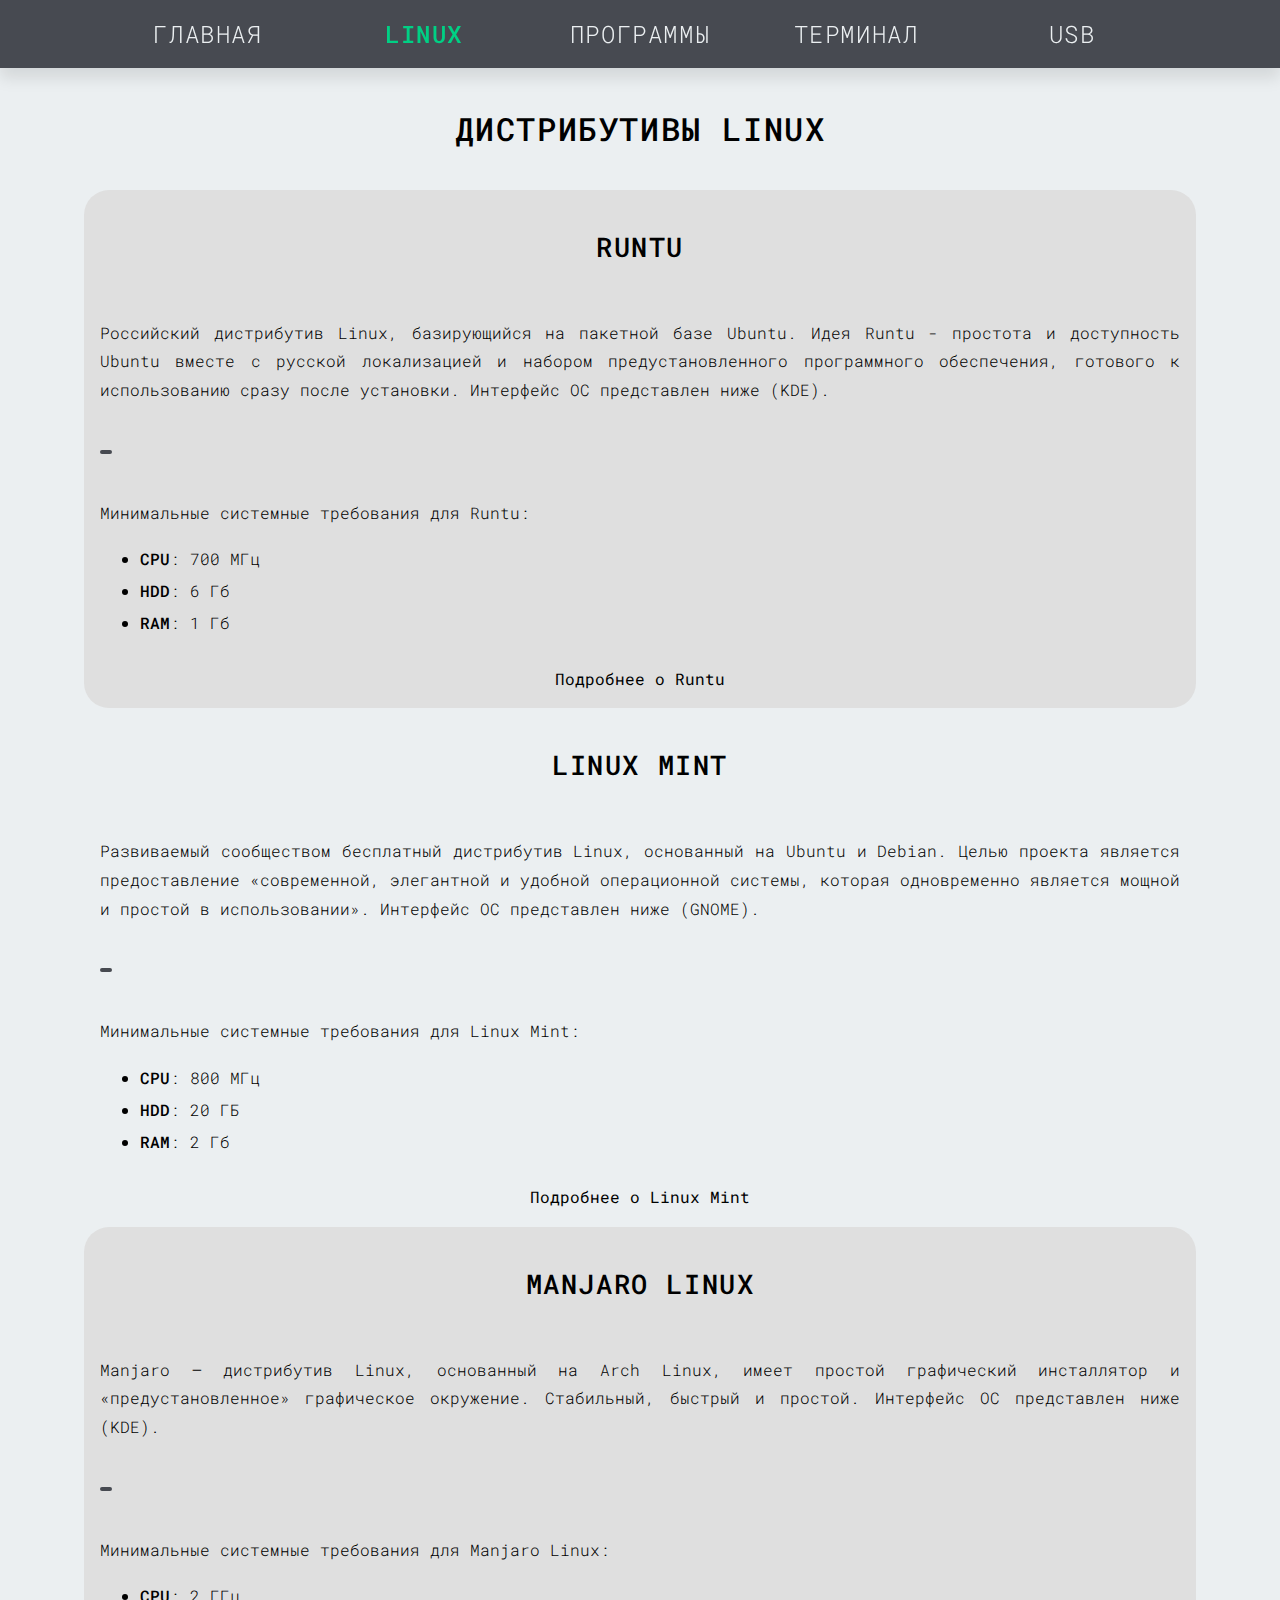
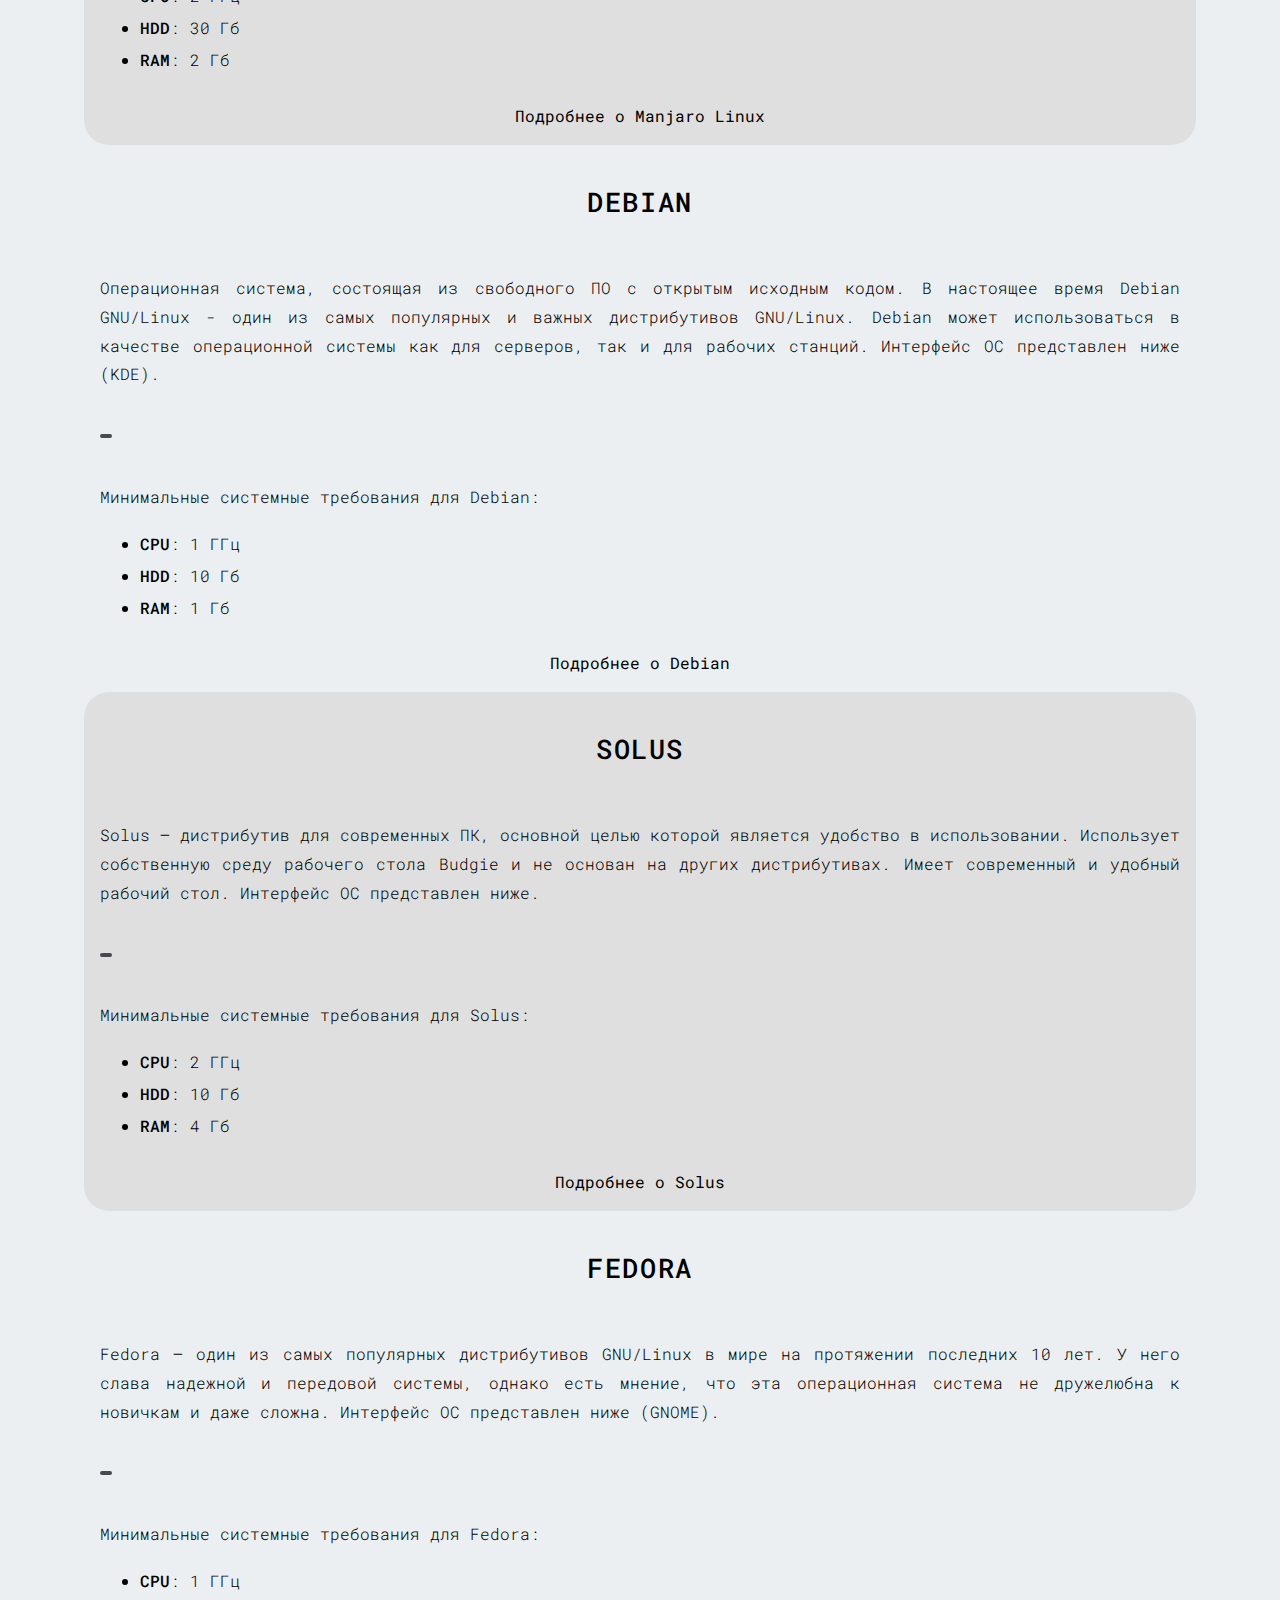
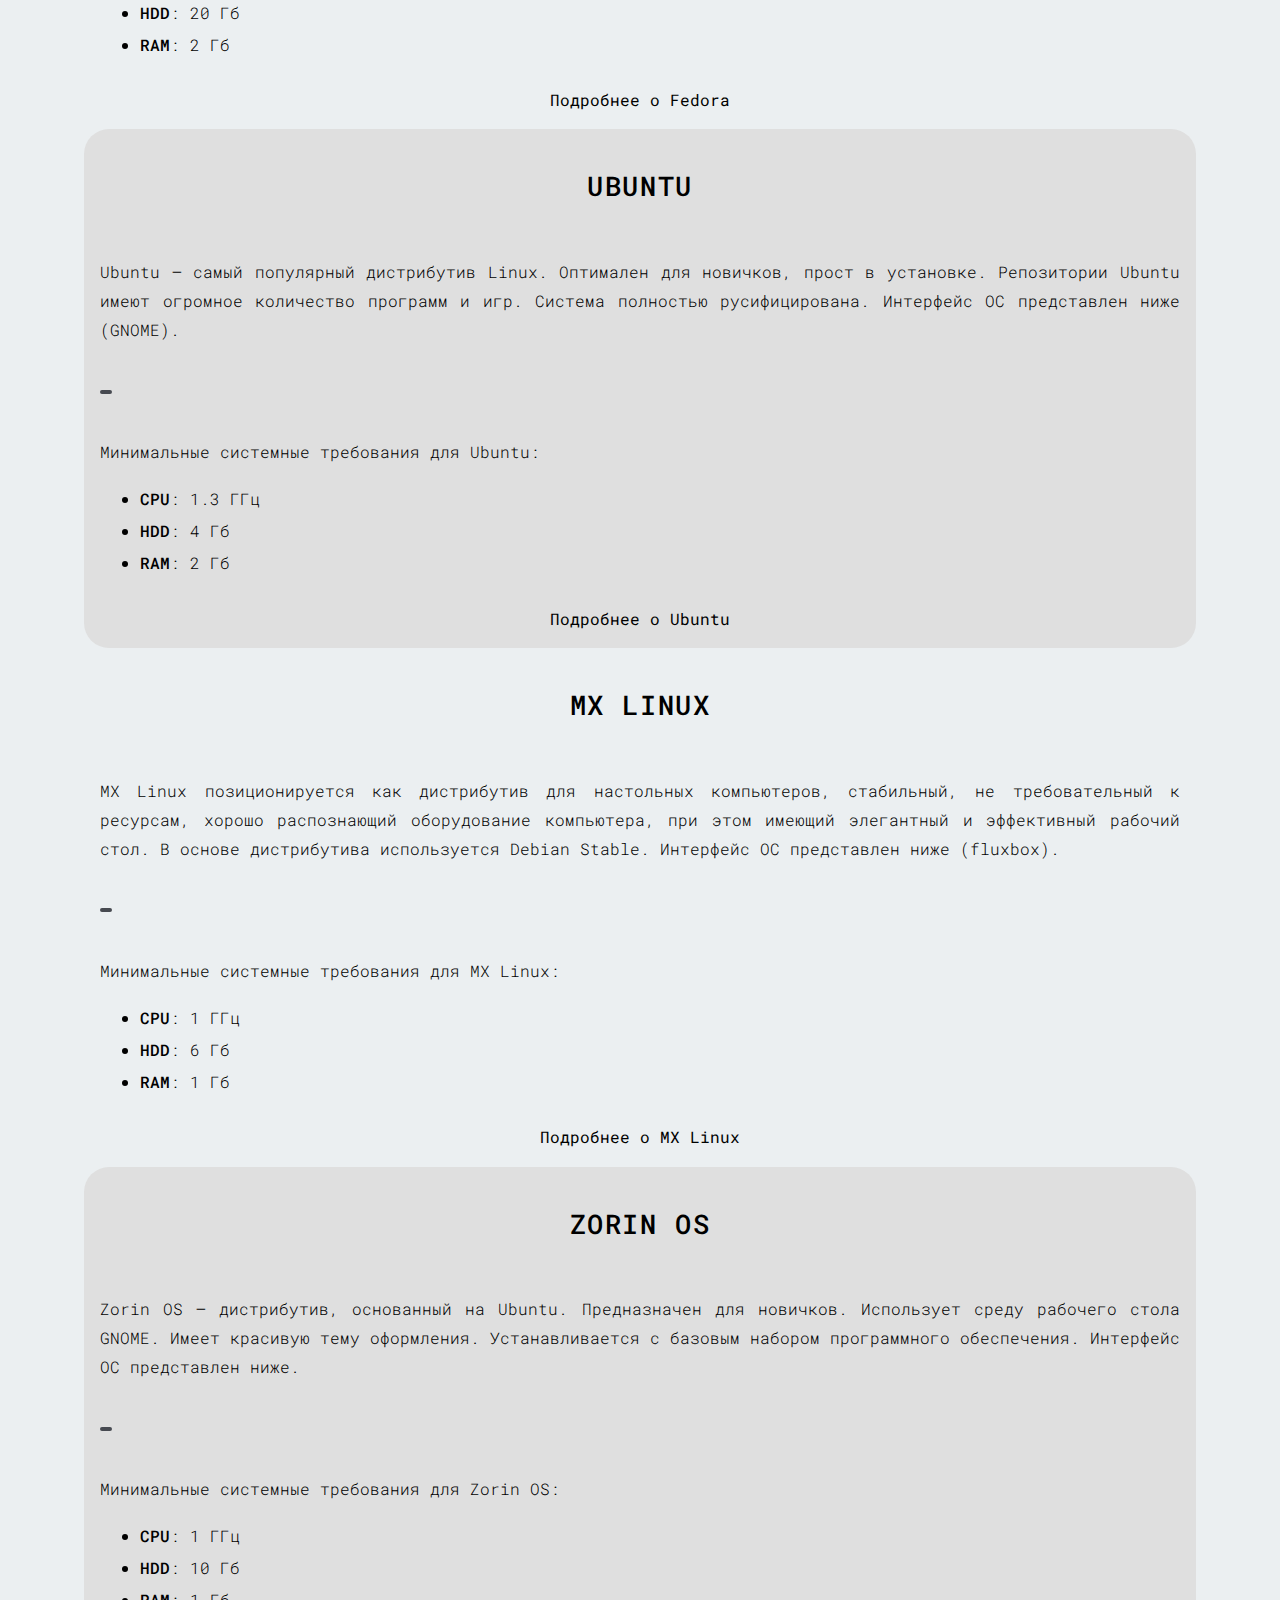
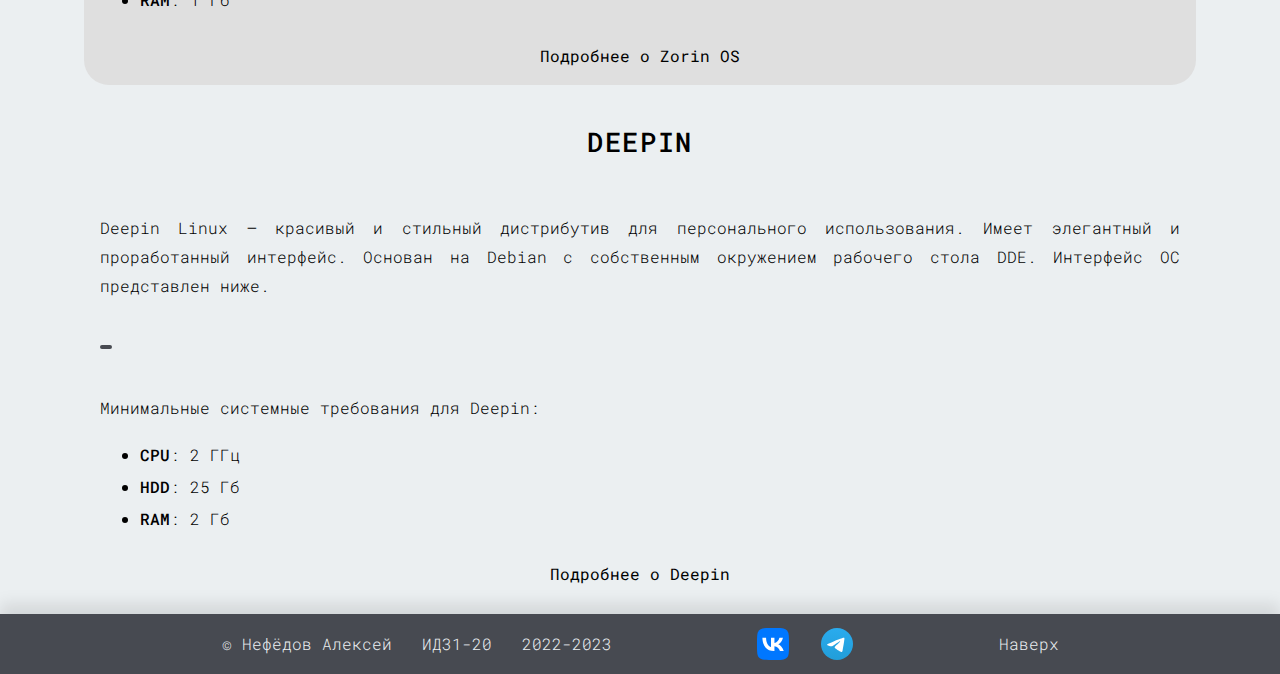
==== linux/index.html @ aba23524 "Add files via upload" ====
<!DOCTYPE html>
<html lang="ru">
<head>
    <meta charset="UTF-8">
    <title>Linux | Linux Helper</title>
    <meta http-equiv="X-UA-Compatible" content="IE=edge">
    <meta name="description" content="">
    <meta name="keywords" content="">
    <meta name="viewport" content="width=1920, initial-scale=1.0">
    <link rel="stylesheet" href="../styles/style.css">
</head>
<body>
    <header>
        <div class="header-content">
            <div class="header-url">
                <a href="../index.html">главная</a>
            </div>
            <div class="header-url">
                <a href="index.html" id="active">linux</a>
            </div>
            <div class="header-url">
                <a href="../soft/index.html">программы</a>
            </div>
            <div class="header-url">
                <a href="../terminal/index.html">терминал</a>
            </div>
            <div class="header-url">
                <a href="../usb/index.html">usb</a>
            </div>
        </div>
    </header>
    
    <main id="top">
        <div class="main-content">
            <div class="main-title">
                <h1>дистрибутивы linux</h1>
            </div>
        </div>

        <div class="main-content" id="block">
            <div class="main-title">
                <h2>Runtu</h2>
            </div>
            
            <div class="main-text">
                <p>
                    Российский дистрибутив Linux, базирующийся на пакетной базе Ubuntu.
                    Идея Runtu - простота и доступность Ubuntu вместе с русской локализацией и набором предустановленного программного обеспечения, готового к использованию сразу после установки. Интерфейс ОС представлен ниже (KDE).
                </p>
                <div class="screen">
                    <a href="../images/linux/runtu/runtu-1.png" target="blank"><img src="../images/linux/runtu/runtu-1.png" alt="" class="preview"></a><a href="../images/linux/runtu/runtu-2.png" target="blank"><img src="../images/linux/runtu/runtu-2.png" alt="" class="preview"></a>
                </div>
                <p>
                    Минимальные системные требования для Runtu:
                </p>
                <ul>
                    <li><b>CPU</b>: 700 МГц</li>
                    <li><b>HDD</b>: 6 Гб</li>
                    <li><b>RAM</b>: 1 Гб</li>
                </ul>
                
                <a href="https://runtu.org/" target="_blank">Подробнее о Runtu</a>
            </div>
        </div>

        <div class="main-content" id="block">
            <div class="main-title">
                <h2>Linux Mint</h2>
            </div>
            
            <div class="main-text">
                <p>
                    Развиваемый сообществом бесплатный дистрибутив Linux, основанный на Ubuntu и Debian.
                    Целью проекта является предоставление «современной, элегантной и удобной операционной системы, которая одновременно является мощной и простой в использовании». Интерфейс ОС представлен ниже (GNOME).
                </p>
                <div class="screen">
                    <a href="../images/linux/linux-mint/mint-1.png" target="blank"><img src="../images/linux/linux-mint/mint-1.png" alt="" class="preview"></a>
                    <a href="../images/linux/linux-mint/mint-2.png" target="blank"><img src="../images/linux/linux-mint/mint-2.png" alt="" class="preview"></a>
                </div>
                <p>
                    Минимальные системные требования для Linux Mint:
                </p>
                <ul>
                    <li><b>CPU</b>: 800 МГц</li>
                    <li><b>HDD</b>: 20 ГБ</li>
                    <li><b>RAM</b>: 2 Гб</li>
                </ul>
                
                <a href="https://linuxmint.com/" target="_blank">Подробнее о Linux Mint</a>
            </div>
        </div>

        <div class="main-content" id="block">
            <div class="main-title">
                <h2>Manjaro Linux</h2>
            </div>

            <div class="main-text">
                <p>
                    Manjaro — дистрибутив Linux, основанный на Arch Linux, имеет простой графический инсталлятор и «предустановленное» графическое окружение.
                    Стабильный, быстрый и простой. Интерфейс ОС представлен ниже (KDE).
                </p>
                <div class="screen">
                    <a href="../images/linux/manjaro/manjaro-1.png" target="blank"><img src="../images/linux/manjaro/manjaro-1.png" alt="" class="preview"></a>
                    <a href="../images/linux/manjaro/manjaro-2.png" target="blank"><img src="../images/linux/manjaro/manjaro-2.png" alt="" class="preview"></a>
                </div>
                <p>
                    Минимальные системные требования для Manjaro Linux:
                </p>
                <ul>
                    <li><b>CPU</b>: 2 ГГц</li>
                    <li><b>HDD</b>: 30 Гб</li>
                    <li><b>RAM</b>: 2 Гб</li>
                </ul>
                
                <a href="https://manjaro.org/" target="_blank">Подробнее о Manjaro Linux</a>
            </div>
        </div>

        <div class="main-content" id="block">
            <div class="main-title">
                <h2>Debian</h2>
            </div>

            <div class="main-text">
                <p>
                    Операционная система, состоящая из свободного ПО с открытым исходным кодом.
                    В настоящее время Debian GNU/Linux - один из самых популярных и важных дистрибутивов GNU/Linux.
                    Debian может использоваться в качестве операционной системы как для серверов, так и для рабочих станций. Интерфейс ОС представлен ниже (KDE).
                </p>
                <div class="screen">
                    <a href="../images/linux/debian/debian-1.png" target="blank"><img src="../images/linux/debian/debian-1.png" alt="" class="preview"></a>
                    <a href="../images/linux/debian/debian-2.png" target="blank"><img src="../images/linux/debian/debian-2.png" alt="" class="preview"></a>
                </div>
                <p>
                    Минимальные системные требования для Debian:
                </p>
                <ul>
                    <li><b>CPU</b>: 1 ГГц</li>
                    <li><b>HDD</b>: 10 Гб</li>
                    <li><b>RAM</b>: 1 Гб</li>
                </ul>
                
                <a href="https://www.debian.org/" target="_blank">Подробнее о Debian</a>
            </div>
        </div>

        <div class="main-content" id="block">
            <div class="main-title">
                <h2>Solus</h2>
            </div>

            <div class="main-text">
                <p>
                    Solus — дистрибутив для современных ПК, основной целью которой является удобство в использовании.
                    Использует собственную среду рабочего стола Budgie и не основан на других дистрибутивах.
                    Имеет современный и удобный рабочий стол. Интерфейс ОС представлен ниже.
                </p>
                <div class="screen">
                    <a href="../images/linux/solus/solus-1.png" target="_blank"><img src="../images/linux/solus/solus-1.png" alt="" class="preview"></a>
                    <a href="../images/linux/solus/solus-2.png" target="_blank"><img src="../images/linux/solus/solus-2.png" alt="" class="preview"></a>
                </div>        
                <p>
                    Минимальные системные требования для Solus:
                </p>
                <ul>
                    <li><b>CPU</b>: 2 ГГц</li>
                    <li><b>HDD</b>: 10 Гб</li>
                    <li><b>RAM</b>: 4 Гб</li>
                </ul>
                
                <a href="https://getsol.us/home/" target="_blank">Подробнее о Solus</a>
            </div>
        </div>

        <div class="main-content" id="block">
            <div class="main-title">
                <h2>Fedora</h2>
            </div>

            <div class="main-text">
                <p>
                    Fedora — один из самых популярных дистрибутивов GNU/Linux в мире на протяжении последних 10 лет.
                    У него слава надежной и передовой системы, однако есть мнение, что эта операционная система не дружелюбна к новичкам и даже сложна. Интерфейс ОС представлен ниже (GNOME).
                </p>
                <div class="screen">
                    <a href="../images/linux/fedora/fedora-1.png" target="_blank"><img src="../images/linux/fedora/fedora-1.png" alt="" class="preview"></a>
                    <a href="../images/linux/fedora/fedora-2.png" target="_blank"><img src="../images/linux/fedora/fedora-2.png" alt="" class="preview"></a>
                </div>        
                <p>
                    Минимальные системные требования для Fedora:
                </p>
                <ul>
                    <li><b>CPU</b>: 1 ГГц</li>
                    <li><b>HDD</b>: 20 Гб</li>
                    <li><b>RAM</b>: 2 Гб</li>
                </ul>
                
                <a href="https://getfedora.org/" target="_blank">Подробнее о Fedora</a>
            </div>
        </div>

        <div class="main-content" id="block">
            <div class="main-title">
                <h2>Ubuntu</h2>
            </div>

            <div class="main-text">
                <p>
                    Ubuntu — самый популярный дистрибутив Linux.
                    Оптимален для новичков, прост в установке.
                    Репозитории Ubuntu имеют огромное количество программ и игр.
                    Система полностью русифицирована. Интерфейс ОС представлен ниже (GNOME).
                </p>
                <div class="screen">
                    <a href="../images/linux/ubuntu/ubuntu-1.png" target="_blank"><img src="../images/linux/ubuntu/ubuntu-1.png" alt="" class="preview"></a>
                    <a href="../images/linux/ubuntu/ubuntu-2.png" target="_blank"><img src="../images/linux/ubuntu/ubuntu-2.png" alt="" class="preview"></a>
                </div>        
                <p>
                    Минимальные системные требования для Ubuntu:
                </p>
                <ul>
                    <li><b>CPU</b>: 1.3 ГГц</li>
                    <li><b>HDD</b>: 4 Гб</li>
                    <li><b>RAM</b>: 2 Гб</li>
                </ul>
                
                <a href="https://ubuntu.com/" target="_blank">Подробнее о Ubuntu</a>
            </div>
        </div>

        <div class="main-content" id="block">
            <div class="main-title">
                <h2>MX Linux</h2>
            </div>

            <div class="main-text">
                <p>
                    MX Linux позиционируется как дистрибутив для настольных компьютеров, стабильный, не требовательный к ресурсам, хорошо распознающий оборудование компьютера, при этом имеющий элегантный и эффективный рабочий стол.
                    В основе дистрибутива используется Debian Stable. Интерфейс ОС представлен ниже (fluxbox).
                </p>
                <div class="screen">
                    <a href="../images/linux/mx/mx-linux-1.png" target="_blank"><img src="../images/linux/mx/mx-linux-1.png" alt="" class="preview"></a>
                    <a href="../images/linux/mx/mx-linux-2.png" target="_blank"><img src="../images/linux/mx/mx-linux-2.png" alt="" class="preview"></a>
                </div>        
                <p>
                    Минимальные системные требования для MX Linux:
                </p>
                <ul>
                    <li><b>CPU</b>: 1 ГГц</li>
                    <li><b>HDD</b>: 6 Гб</li>
                    <li><b>RAM</b>: 1 Гб</li>
                </ul>
                
                <a href="https://sourceforge.net/projects/mx-linux/" target="_blank">Подробнее о MX Linux</a>
            </div>
        </div>

        <div class="main-content" id="block">
            <div class="main-title">
                <h2>Zorin OS</h2>
            </div>

            <div class="main-text">
                <p>
                    Zorin OS — дистрибутив, основанный на Ubuntu.
                    Предназначен для новичков.
                    Использует среду рабочего стола GNOME.
                    Имеет красивую тему оформления.
                    Устанавливается с базовым набором программного обеспечения. Интерфейс ОС представлен ниже.
                </p>
                
                <div class="screen">
                    <a href="../images/linux/zorin/zorin-os-1.png" target="_blank"><img src="../images/linux/zorin/zorin-os-1.png" alt="" class="preview"></a>
                    <a href="../images/linux/zorin/zorin-os-2.png" target="_blank"><img src="../images/linux/zorin/zorin-os-2.png" alt="" class="preview"></a>
                </div>        
                <p>
                    Минимальные системные требования для Zorin OS:
                </p>
                <ul>
                    <li><b>CPU</b>: 1 ГГц</li>
                    <li><b>HDD</b>: 10 Гб</li>
                    <li><b>RAM</b>: 1 Гб</li>
                </ul>
                
                <a href="https://zorin.com/" target="_blank">Подробнее о Zorin OS</a>
            </div>
        </div>

        <div class="main-content" id="block">
            <div class="main-title">
                <h2>Deepin</h2>
            </div>

            <div class="main-text">
                <p>
                    Deepin Linux — красивый и стильный дистрибутив для персонального использования.
                    Имеет элегантный и проработанный интерфейс.
                    Основан на Debian с собственным окружением рабочего стола DDE. Интерфейс ОС представлен ниже.
                </p>
                <div class="screen">
                    <a href="../images/linux/deepin/deepin-1.png" target="_blank"><img src="../images/linux/deepin/deepin-1.png" alt="" class="preview"></a>
                    <a href="../images/linux/deepin/deepin-2.png" target="_blank"><img src="../images/linux/deepin/deepin-2.png" alt="" class="preview"></a>
                </div>        
                <p>
                    Минимальные системные требования для Deepin:
                </p>
                <ul>
                    <li><b>CPU</b>: 2 ГГц</li>
                    <li><b>HDD</b>: 25 Гб</li>
                    <li><b>RAM</b>: 2 Гб</li>
                </ul>
                
                <a href="https://www.deepin.org/index/en" target="_blank">Подробнее о Deepin</a>
            </div>
        </div>
    </main>

    <footer>
        <div class="footer-content">
            <div class="footer-copyright">
                <p>
                    &copy; Нефёдов Алексей &emsp; ИД31-20 &emsp; 2022-2023
                </p>
            </div>
            
            <div class="footer-social">
                <div class="footer-social-item">
                    <a href="https:/vk.com/diasvixub" target="_blank"><img src="../images/vk.svg" title="VK" class="social"></a>
                </div>
                
                <div class="footer-social-item">
                    <a href="https:/t.me/diaslol" target="_blank"><img src="../images/telegram.svg" title="TELEGRAM" class="social"></a>
                </div>
            </div>
            <a href="#top">Наверх</a>
        </div>
    </footer>
</body>
</html>
---- styles/style.css ----
@import url('https://fonts.googleapis.com/css2?family=Roboto+Mono:wght@300;400;500&display=swap');

html {
    font-size: 16px;
}

/** 
#63D471 - основной цвет текста
#0F3F49 - основной цвет фона
**/

* {
    font-family: 'Roboto Mono', monospace;
    color: #000;
    text-decoration: none;
    line-height: 1.8em;
}

h1, h2, h3, h4 {
    text-align: center;
    text-transform: uppercase;
    letter-spacing: .1rem;
    font-weight: 500;
    margin: 0;
}

h1 {
    font-size: 2rem;
    padding: 2rem 0;
}

h2 {
    font-size: 1.7rem;
    padding: 2rem 0;
}

h3 {
    font-size: 1.4rem;
}

body {
    background-color: #474A51;
    margin: 0;
    font-weight: 300;
}

header, footer, main {
    width: 100%;
    height: auto;
}

.header-content, .main-content, .footer-content {
    display: flex;
    flex-direction: row;
    justify-content: space-evenly;
    width: 1080px;
    margin: auto;
    padding: 0 1rem;
    align-items: center;
}

header {
    position: fixed;
    top: 0;
    box-shadow: 0px 10px 15px 0px rgba(0, 0, 0, 0.1);
    background-color: #474A51;
    z-index: 9999;
}

main {
    padding: 68px 0 10px 0;
    background-color: #ebeff1;
}

footer {
    box-shadow: 0px -10px 15px 0px rgba(0, 0, 0, 0.1);
}

p {
    text-align: justify;
    margin: 1rem 0;
    font-weight: 300;
}

b {
    font-weight: 500;
}

ul, ol {
    margin: .8rem 0;
}

li {
    line-height: 2em;
}

tt {
    background-color: lightgray;
    padding: 5px 10px;
    border-radius: 10px;
    font-weight: 500;
}

.header-url {
    display: block;
    width: 216px;
    padding: 1rem;
    text-align: center;
}

.header-url > a {
    text-transform: uppercase;
    font-size: 1.5rem;
    letter-spacing: .1rem;
    padding: 1rem;
    line-height: 1.5em;
    margin: 0;
    color: #ebeff1;
}

.footer-content > a {
    color: #ebeff1;
}

a {
    transition: all .2s ease;
    padding: .8rem 0;
    color: #000;
}

a:hover {
    color: #00d084;
}

.main-text {
    padding-bottom: .1rem;
}

.main-text > a {
    display: block;
    text-align: center;
    font-weight: 400;
}    

.main-text > ol {
    display: block;
    padding: 1rem 10px;
    margin-left: 1.5rem;
    border-radius: 10px;
    font-weight: 500;
    text-align: left;
}    

.main-content {
    display: block;
    border-radius: 25px;
}

#block:nth-child(even) {
    background-color: #DFDFDF;
}

/**
#block {
    border-top: 5px solid #000;
    margin: 1rem auto;
}**/

.soft-tile {
    display: flex;
    flex-direction: row;
    align-items: center;
    margin: 1rem 0;
}

.soft-tile > p {
    width: 90%;
}

.footer-social {
    display: flex;
    flex-direction: row;
    justify-content: center;
    align-items: center;
    width: 144px;
    margin: .8rem 0;
}

.footer-social-item {
    display: block;
    height: auto;
    margin: 0 1rem;
}

.footer-copyright > p {
    color: #ebeff1;
}

img {
    display: block;
    margin: auto;
}

.social {
    width: 32px;
}

.screen {
    display: flex;
    flex-direction: row;
}

.preview {
    width: 90%;
    border-radius: 10px;
    margin: 1rem auto;
    transition: 1s ease;
    border: 2px solid #474A51;
    z-index: 1;
}

.preview:hover {
    transform: scale(1.5);
}

.soft-icon {
    width: 10%;
    margin-right: 1.5rem;
}

.terminal {
    margin-bottom: 1.8rem 0;
}

#active {
    color: #00d084;
    font-weight: 500;
}
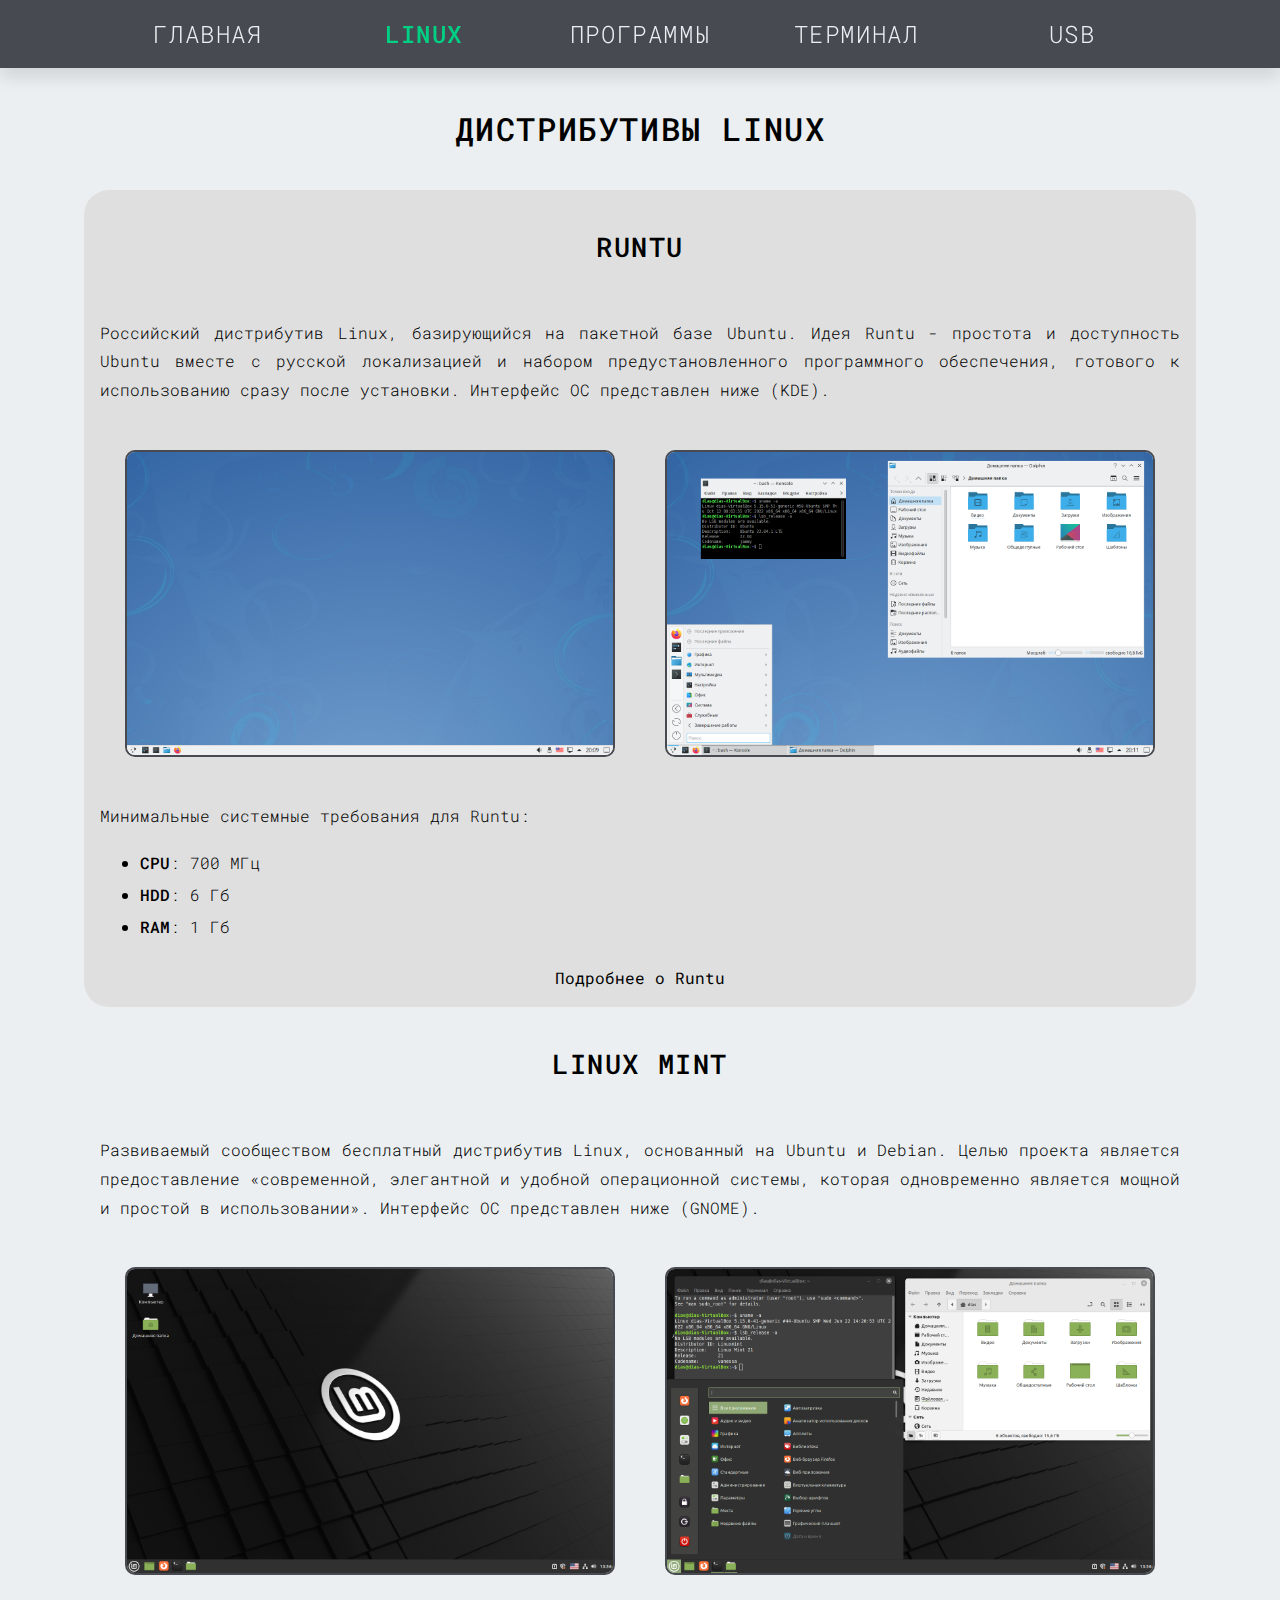
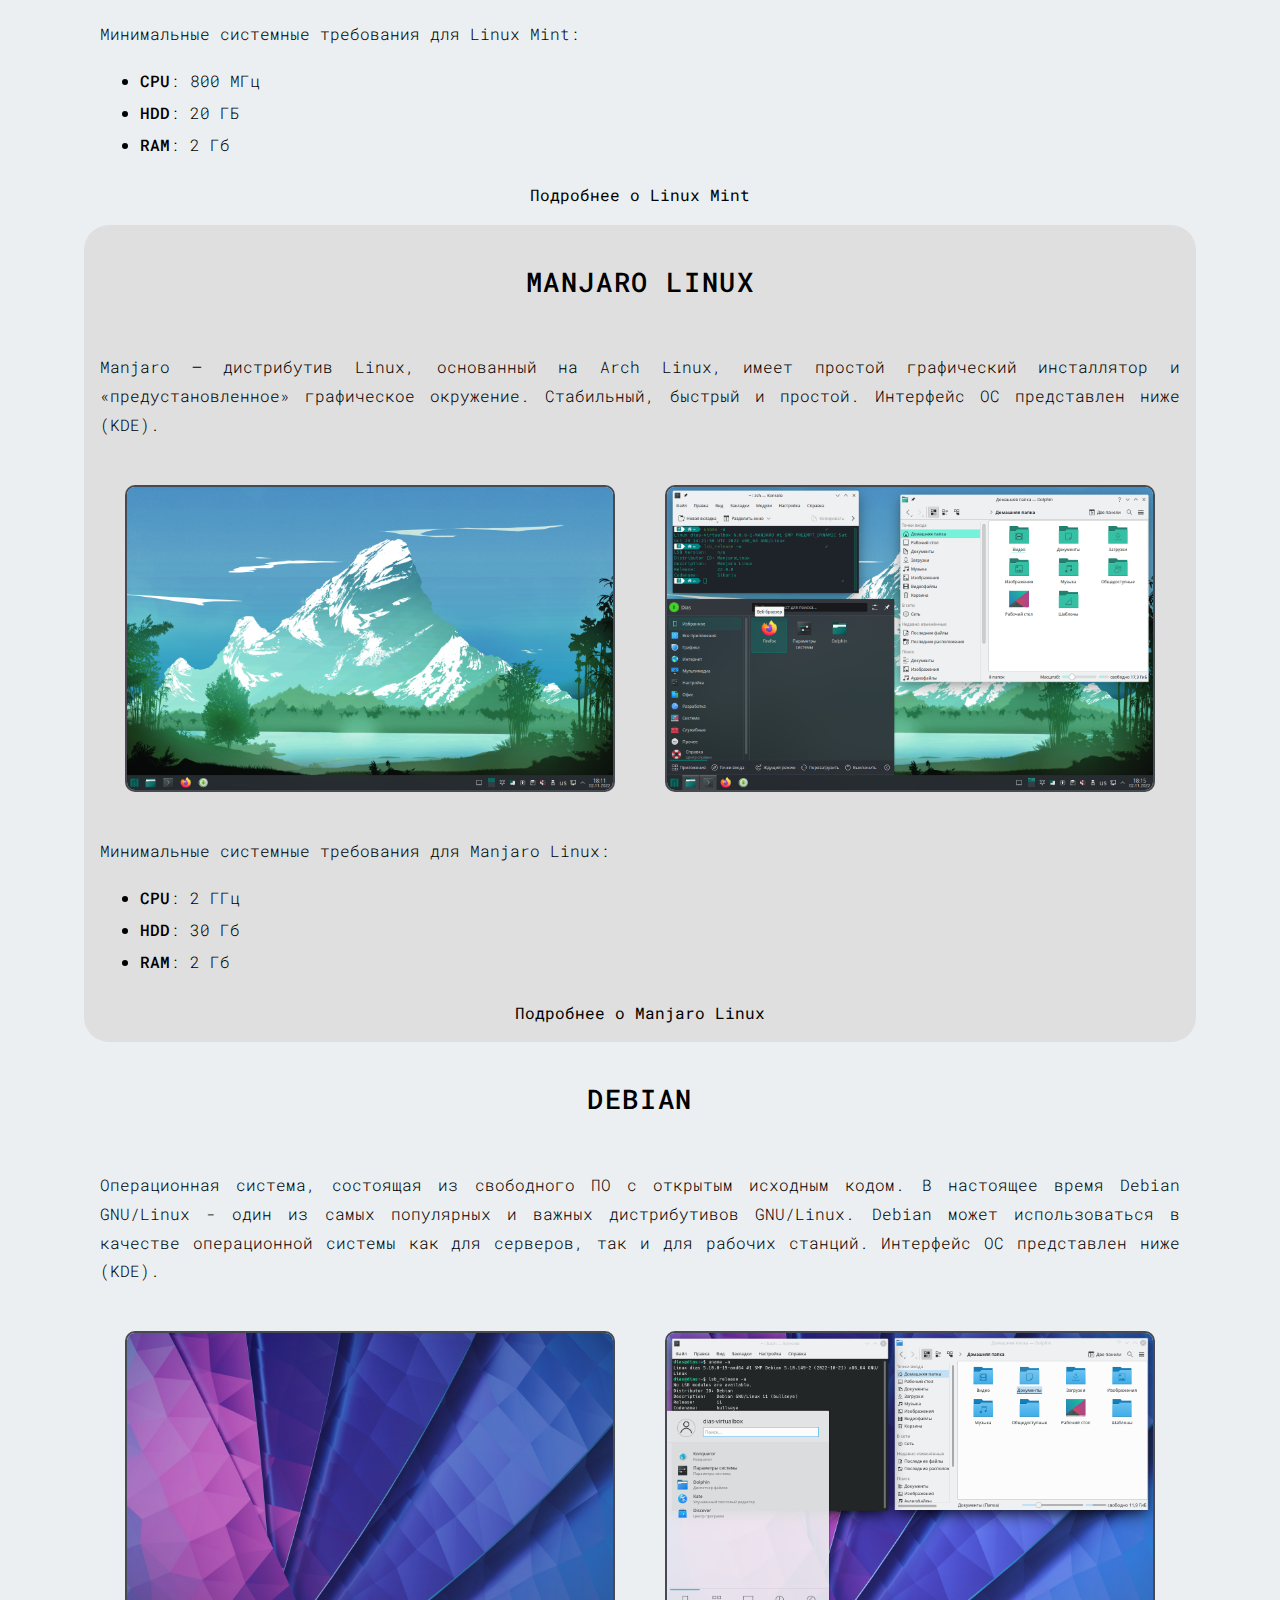
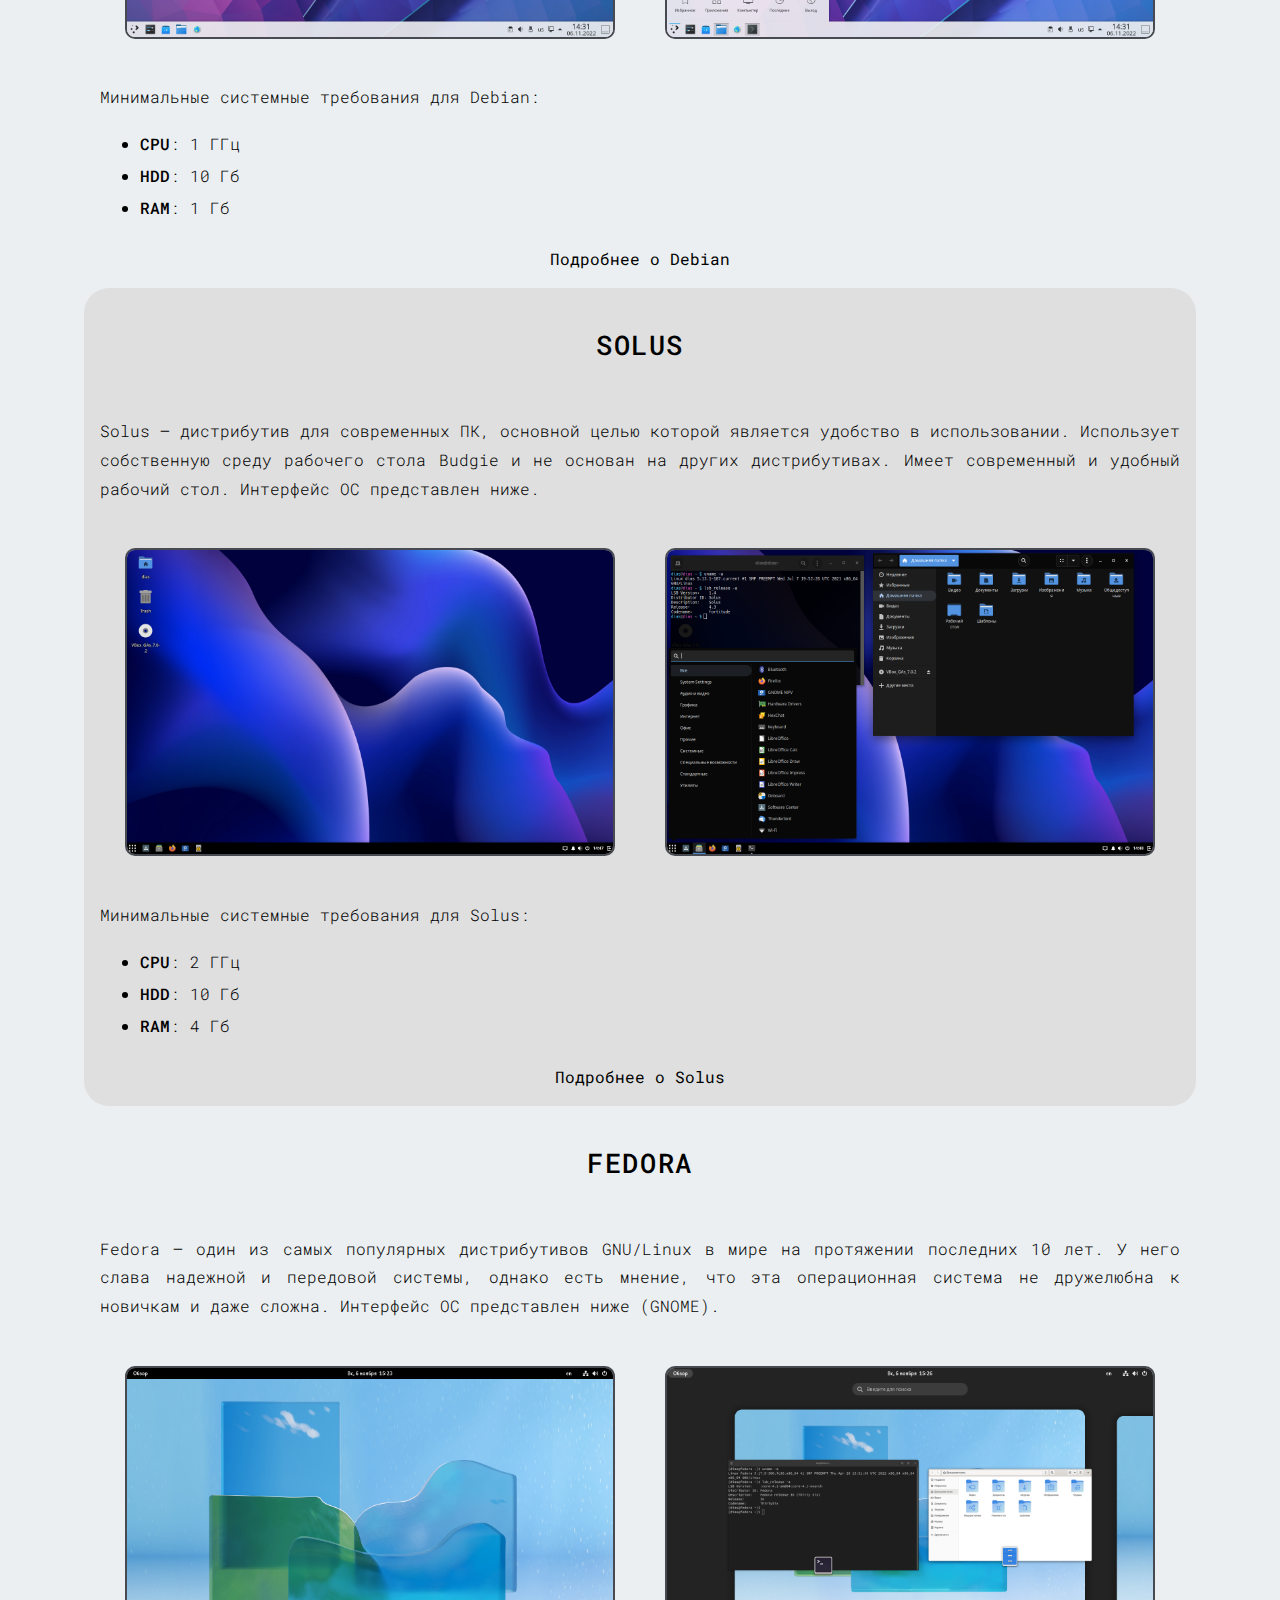
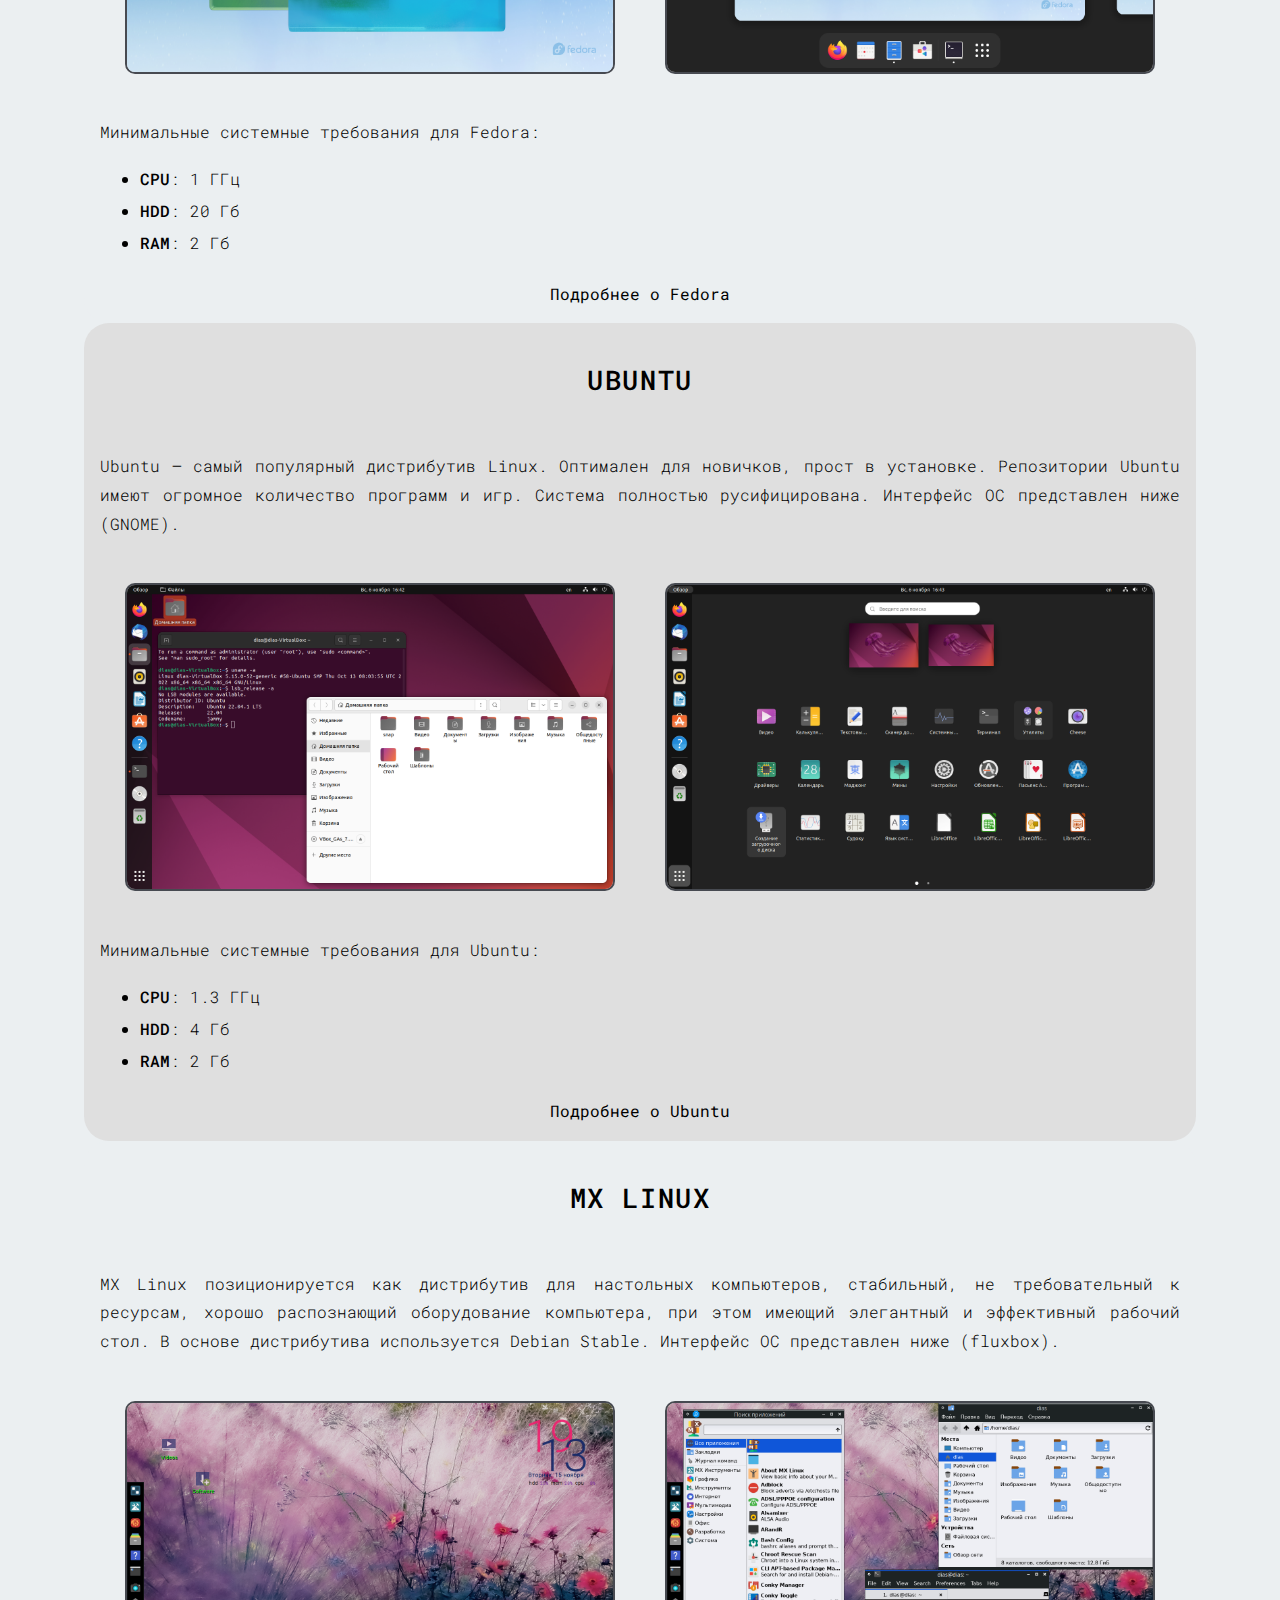
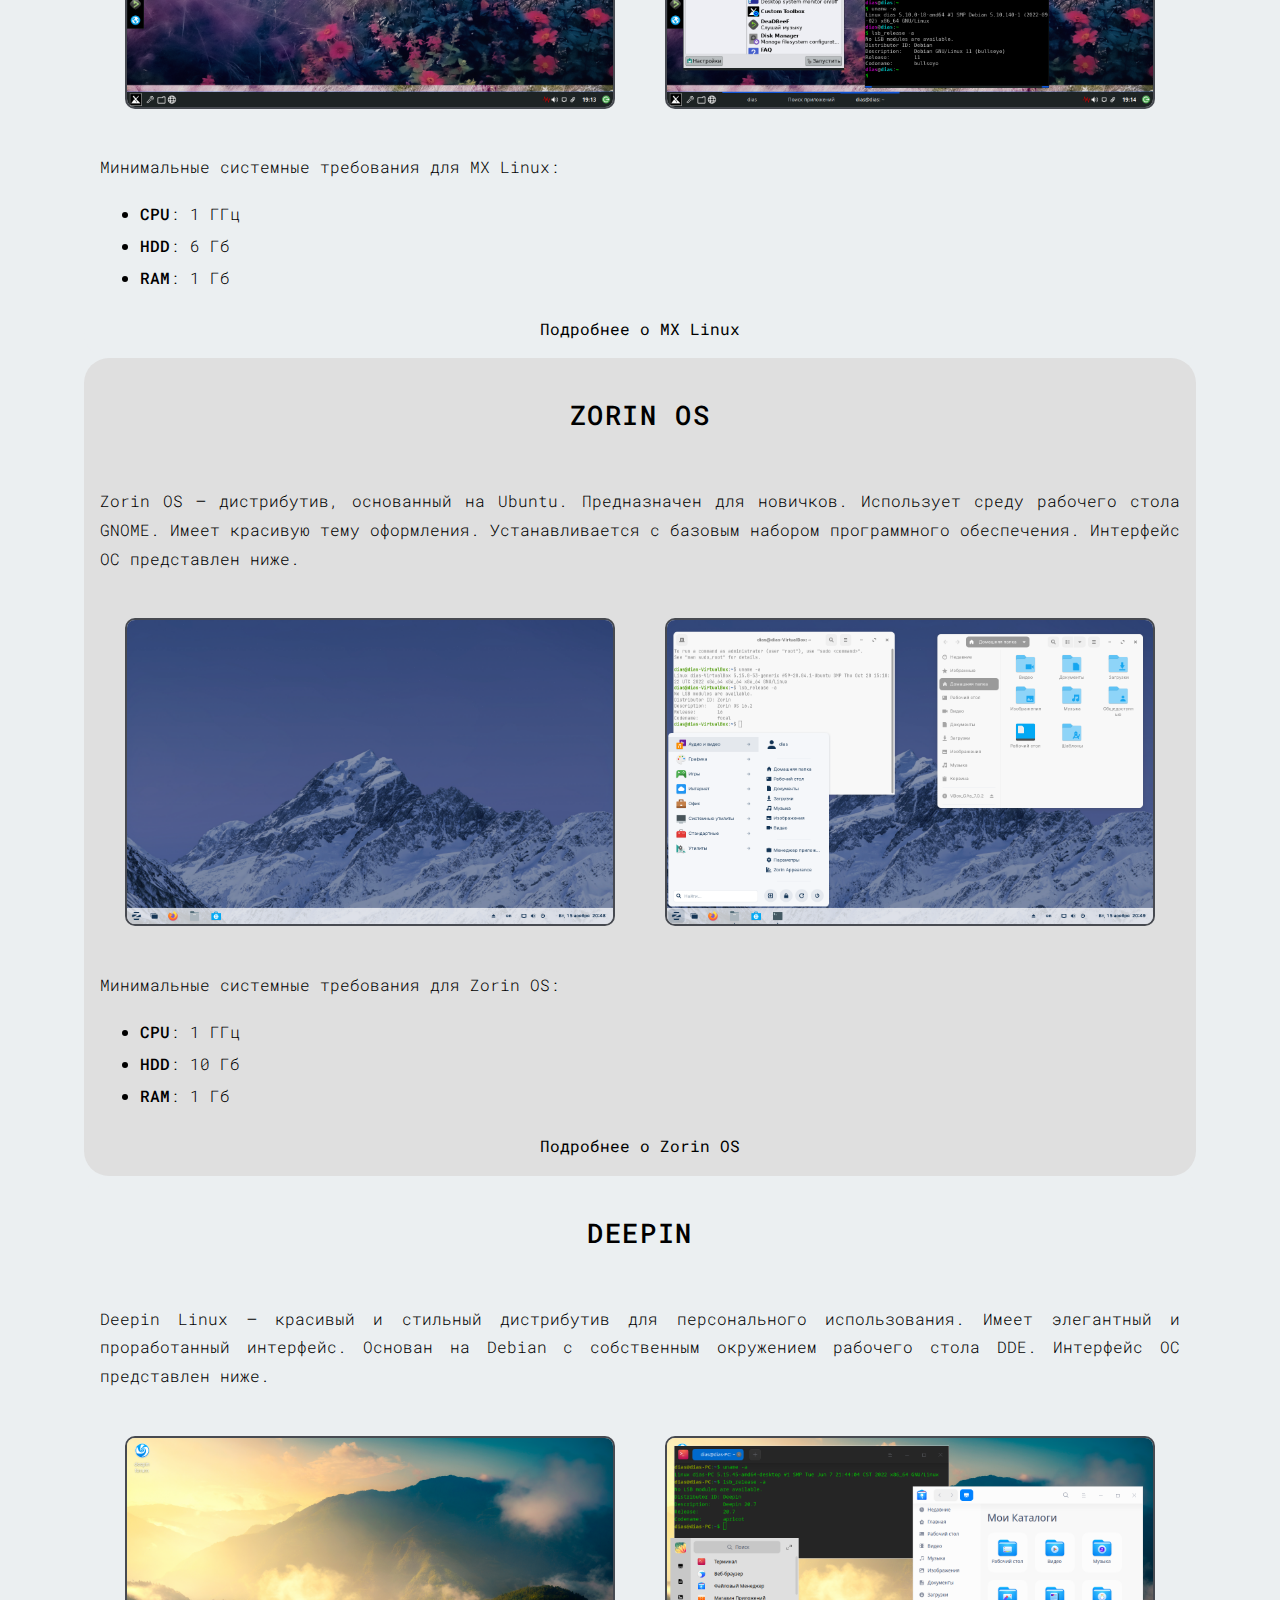
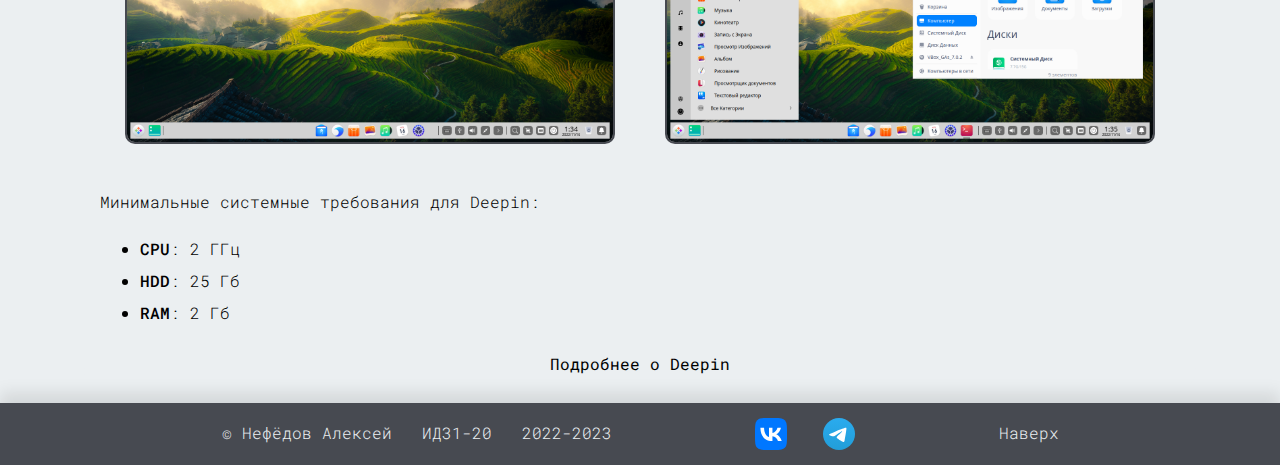
==== commit 7a9f1025: "Add files via upload" ====
--- a/linux/index.html
+++ b/linux/index.html
@@ -6,8 +6,9 @@
     <meta http-equiv="X-UA-Compatible" content="IE=edge">
     <meta name="description" content="">
     <meta name="keywords" content="">
-    <meta name="viewport" content="width=1920, initial-scale=1.0">
+    <meta name="viewport" content="width=device-width, initial-scale=1">
     <link rel="stylesheet" href="../styles/style.css">
+    <link rel="icon" type="image/x-icon" href="../images/favicon.png">
 </head>
 <body>
     <header>
@@ -48,7 +49,7 @@
                     Идея Runtu - простота и доступность Ubuntu вместе с русской локализацией и набором предустановленного программного обеспечения, готового к использованию сразу после установки. Интерфейс ОС представлен ниже (KDE).
                 </p>
                 <div class="screen">
-                    <a href="../images/linux/runtu/runtu-1.png" target="blank"><img src="../images/linux/runtu/runtu-1.png" alt="" class="preview"></a><a href="../images/linux/runtu/runtu-2.png" target="blank"><img src="../images/linux/runtu/runtu-2.png" alt="" class="preview"></a>
+                    <a href="../images/linux/runtu/runtu-1.png" target="blank"><img src="../images/linux/runtu/runtu-1.png" class="preview"></a><a href="../images/linux/runtu/runtu-2.png" target="blank"><img src="../images/linux/runtu/runtu-2.png" class="preview"></a>
                 </div>
                 <p>
                     Минимальные системные требования для Runtu:
@@ -63,7 +64,7 @@
             </div>
         </div>
 
-        <div class="main-content" id="block">
+        <div class="main-content">
             <div class="main-title">
                 <h2>Linux Mint</h2>
             </div>
@@ -74,8 +75,8 @@
                     Целью проекта является предоставление «современной, элегантной и удобной операционной системы, которая одновременно является мощной и простой в использовании». Интерфейс ОС представлен ниже (GNOME).
                 </p>
                 <div class="screen">
-                    <a href="../images/linux/linux-mint/mint-1.png" target="blank"><img src="../images/linux/linux-mint/mint-1.png" alt="" class="preview"></a>
-                    <a href="../images/linux/linux-mint/mint-2.png" target="blank"><img src="../images/linux/linux-mint/mint-2.png" alt="" class="preview"></a>
+                    <a href="../images/linux/linux-mint/mint-1.png" target="blank"><img src="../images/linux/linux-mint/mint-1.png" class="preview"></a>
+                    <a href="../images/linux/linux-mint/mint-2.png" target="blank"><img src="../images/linux/linux-mint/mint-2.png" class="preview"></a>
                 </div>
                 <p>
                     Минимальные системные требования для Linux Mint:
@@ -101,8 +102,8 @@
                     Стабильный, быстрый и простой. Интерфейс ОС представлен ниже (KDE).
                 </p>
                 <div class="screen">
-                    <a href="../images/linux/manjaro/manjaro-1.png" target="blank"><img src="../images/linux/manjaro/manjaro-1.png" alt="" class="preview"></a>
-                    <a href="../images/linux/manjaro/manjaro-2.png" target="blank"><img src="../images/linux/manjaro/manjaro-2.png" alt="" class="preview"></a>
+                    <a href="../images/linux/manjaro/manjaro-1.png" target="blank"><img src="../images/linux/manjaro/manjaro-1.png" class="preview"></a>
+                    <a href="../images/linux/manjaro/manjaro-2.png" target="blank"><img src="../images/linux/manjaro/manjaro-2.png" class="preview"></a>
                 </div>
                 <p>
                     Минимальные системные требования для Manjaro Linux:
@@ -117,7 +118,7 @@
             </div>
         </div>
 
-        <div class="main-content" id="block">
+        <div class="main-content">
             <div class="main-title">
                 <h2>Debian</h2>
             </div>
@@ -129,8 +130,8 @@
                     Debian может использоваться в качестве операционной системы как для серверов, так и для рабочих станций. Интерфейс ОС представлен ниже (KDE).
                 </p>
                 <div class="screen">
-                    <a href="../images/linux/debian/debian-1.png" target="blank"><img src="../images/linux/debian/debian-1.png" alt="" class="preview"></a>
-                    <a href="../images/linux/debian/debian-2.png" target="blank"><img src="../images/linux/debian/debian-2.png" alt="" class="preview"></a>
+                    <a href="../images/linux/debian/debian-1.png" target="blank"><img src="../images/linux/debian/debian-1.png" class="preview"></a>
+                    <a href="../images/linux/debian/debian-2.png" target="blank"><img src="../images/linux/debian/debian-2.png" class="preview"></a>
                 </div>
                 <p>
                     Минимальные системные требования для Debian:
@@ -157,8 +158,8 @@
                     Имеет современный и удобный рабочий стол. Интерфейс ОС представлен ниже.
                 </p>
                 <div class="screen">
-                    <a href="../images/linux/solus/solus-1.png" target="_blank"><img src="../images/linux/solus/solus-1.png" alt="" class="preview"></a>
-                    <a href="../images/linux/solus/solus-2.png" target="_blank"><img src="../images/linux/solus/solus-2.png" alt="" class="preview"></a>
+                    <a href="../images/linux/solus/solus-1.png" target="_blank"><img src="../images/linux/solus/solus-1.png" class="preview"></a>
+                    <a href="../images/linux/solus/solus-2.png" target="_blank"><img src="../images/linux/solus/solus-2.png" class="preview"></a>
                 </div>        
                 <p>
                     Минимальные системные требования для Solus:
@@ -173,7 +174,7 @@
             </div>
         </div>
 
-        <div class="main-content" id="block">
+        <div class="main-content">
             <div class="main-title">
                 <h2>Fedora</h2>
             </div>
@@ -184,8 +185,8 @@
                     У него слава надежной и передовой системы, однако есть мнение, что эта операционная система не дружелюбна к новичкам и даже сложна. Интерфейс ОС представлен ниже (GNOME).
                 </p>
                 <div class="screen">
-                    <a href="../images/linux/fedora/fedora-1.png" target="_blank"><img src="../images/linux/fedora/fedora-1.png" alt="" class="preview"></a>
-                    <a href="../images/linux/fedora/fedora-2.png" target="_blank"><img src="../images/linux/fedora/fedora-2.png" alt="" class="preview"></a>
+                    <a href="../images/linux/fedora/fedora-1.png" target="_blank"><img src="../images/linux/fedora/fedora-1.png" class="preview"></a>
+                    <a href="../images/linux/fedora/fedora-2.png" target="_blank"><img src="../images/linux/fedora/fedora-2.png" class="preview"></a>
                 </div>        
                 <p>
                     Минимальные системные требования для Fedora:
@@ -213,8 +214,8 @@
                     Система полностью русифицирована. Интерфейс ОС представлен ниже (GNOME).
                 </p>
                 <div class="screen">
-                    <a href="../images/linux/ubuntu/ubuntu-1.png" target="_blank"><img src="../images/linux/ubuntu/ubuntu-1.png" alt="" class="preview"></a>
-                    <a href="../images/linux/ubuntu/ubuntu-2.png" target="_blank"><img src="../images/linux/ubuntu/ubuntu-2.png" alt="" class="preview"></a>
+                    <a href="../images/linux/ubuntu/ubuntu-1.png" target="_blank"><img src="../images/linux/ubuntu/ubuntu-1.png" class="preview"></a>
+                    <a href="../images/linux/ubuntu/ubuntu-2.png" target="_blank"><img src="../images/linux/ubuntu/ubuntu-2.png" class="preview"></a>
                 </div>        
                 <p>
                     Минимальные системные требования для Ubuntu:
@@ -229,7 +230,7 @@
             </div>
         </div>
 
-        <div class="main-content" id="block">
+        <div class="main-content">
             <div class="main-title">
                 <h2>MX Linux</h2>
             </div>
@@ -240,8 +241,8 @@
                     В основе дистрибутива используется Debian Stable. Интерфейс ОС представлен ниже (fluxbox).
                 </p>
                 <div class="screen">
-                    <a href="../images/linux/mx/mx-linux-1.png" target="_blank"><img src="../images/linux/mx/mx-linux-1.png" alt="" class="preview"></a>
-                    <a href="../images/linux/mx/mx-linux-2.png" target="_blank"><img src="../images/linux/mx/mx-linux-2.png" alt="" class="preview"></a>
+                    <a href="../images/linux/mx/mx-linux-1.png" target="_blank"><img src="../images/linux/mx/mx-linux-1.png" class="preview"></a>
+                    <a href="../images/linux/mx/mx-linux-2.png" target="_blank"><img src="../images/linux/mx/mx-linux-2.png" class="preview"></a>
                 </div>        
                 <p>
                     Минимальные системные требования для MX Linux:
@@ -271,8 +272,8 @@
                 </p>
                 
                 <div class="screen">
-                    <a href="../images/linux/zorin/zorin-os-1.png" target="_blank"><img src="../images/linux/zorin/zorin-os-1.png" alt="" class="preview"></a>
-                    <a href="../images/linux/zorin/zorin-os-2.png" target="_blank"><img src="../images/linux/zorin/zorin-os-2.png" alt="" class="preview"></a>
+                    <a href="../images/linux/zorin/zorin-os-1.png" target="_blank"><img src="../images/linux/zorin/zorin-os-1.png" class="preview"></a>
+                    <a href="../images/linux/zorin/zorin-os-2.png" target="_blank"><img src="../images/linux/zorin/zorin-os-2.png" class="preview"></a>
                 </div>        
                 <p>
                     Минимальные системные требования для Zorin OS:
@@ -287,7 +288,7 @@
             </div>
         </div>
 
-        <div class="main-content" id="block">
+        <div class="main-content">
             <div class="main-title">
                 <h2>Deepin</h2>
             </div>
@@ -299,8 +300,8 @@
                     Основан на Debian с собственным окружением рабочего стола DDE. Интерфейс ОС представлен ниже.
                 </p>
                 <div class="screen">
-                    <a href="../images/linux/deepin/deepin-1.png" target="_blank"><img src="../images/linux/deepin/deepin-1.png" alt="" class="preview"></a>
-                    <a href="../images/linux/deepin/deepin-2.png" target="_blank"><img src="../images/linux/deepin/deepin-2.png" alt="" class="preview"></a>
+                    <a href="../images/linux/deepin/deepin-1.png" target="_blank"><img src="../images/linux/deepin/deepin-1.png" class="preview"></a>
+                    <a href="../images/linux/deepin/deepin-2.png" target="_blank"><img src="../images/linux/deepin/deepin-2.png" class="preview"></a>
                 </div>        
                 <p>
                     Минимальные системные требования для Deepin:
--- a/styles/style.css
+++ b/styles/style.css
@@ -47,6 +47,7 @@
 header, footer, main {
     width: 100%;
     height: auto;
+    margin: 0;
 }
 
 .header-content, .main-content, .footer-content {
@@ -59,6 +60,31 @@
     align-items: center;
 }
 
+.main-text {
+    padding-bottom: .1rem;
+}
+
+.main-text > a {
+    display: block;
+    text-align: center;
+    font-weight: 400;
+}    
+
+.main-text > ol {
+    display: block;
+    padding: 1rem 10px;
+    margin-left: 1.5rem;
+    border-radius: 10px;
+    font-weight: 500;
+    text-align: left;
+}    
+
+.main-content {
+    display: block;
+    border-radius: 25px;
+    background-color: #ebeff1;
+}
+
 header {
     position: fixed;
     top: 0;
@@ -87,7 +113,7 @@
 }
 
 ul, ol {
-    margin: .8rem 0;
+    margin: .5rem 0;
 }
 
 li {
@@ -132,39 +158,10 @@
     color: #00d084;
 }
 
-.main-text {
-    padding-bottom: .1rem;
-}
-
-.main-text > a {
-    display: block;
-    text-align: center;
-    font-weight: 400;
-}    
-
-.main-text > ol {
-    display: block;
-    padding: 1rem 10px;
-    margin-left: 1.5rem;
-    border-radius: 10px;
-    font-weight: 500;
-    text-align: left;
-}    
-
-.main-content {
-    display: block;
-    border-radius: 25px;
-}
-
-#block:nth-child(even) {
+
+#block {
     background-color: #DFDFDF;
 }
-
-/**
-#block {
-    border-top: 5px solid #000;
-    margin: 1rem auto;
-}**/
 
 .soft-tile {
     display: flex;
@@ -175,6 +172,7 @@
 
 .soft-tile > p {
     width: 90%;
+    margin: 0 10px;
 }
 
 .footer-social {
@@ -199,6 +197,7 @@
 img {
     display: block;
     margin: auto;
+    border: 2px solid #474A51;
 }
 
 .social {
@@ -212,11 +211,17 @@
 
 .preview {
     width: 90%;
-    border-radius: 10px;
     margin: 1rem auto;
     transition: 1s ease;
-    border: 2px solid #474A51;
     z-index: 1;
+    border-radius: 10px;
+}
+
+.preview-usb {
+    width: 80%;
+    margin: 1rem auto;
+    transition: 1s ease;
+    border-radius: 10px;
 }
 
 .preview:hover {
@@ -225,7 +230,8 @@
 
 .soft-icon {
     width: 10%;
-    margin-right: 1.5rem;
+    margin: auto;
+    border: none;
 }
 
 .terminal {
@@ -235,4 +241,224 @@
 #active {
     color: #00d084;
     font-weight: 500;
+}
+
+@media (max-width: 1080px) {
+    html {
+        font-size: 13px;
+    }
+    
+    main {
+        padding: 3rem 0 0 0;
+    }
+    
+    .header-content, .main-content, .footer-content {
+        width: 100%;
+        padding: 0;
+    }
+    
+    .main-content {
+        border-radius: 0;
+    }
+    
+    .header-url {
+        width: 100px;
+        padding: .5rem 0;
+    }
+
+    .header-url > a {
+        font-size: 1rem;
+        padding: 0;
+        margin: 0;
+    }
+    
+    tt {
+        padding: .1rem .5rem;
+        border-radius: .5rem;
+        margin: 1rem 0 1rem .8rem;
+        font-weight: 500;
+    }
+    
+    .preview {
+        border-radius: .5rem;
+    }
+    
+    .preview-usb {
+        width: 50%;
+        margin: 0 auto;
+        border-radius: .5rem;
+    }
+    
+    #rufus {
+        width: 30%;
+        border-radius: .5rem;
+        margin: 1rem auto;
+        border: 2px solid #474A51;
+    }
+    
+    .footer-copyright > p {
+        font-size: 1rem;
+    }
+    
+    .footer-social {
+        width: 80px;
+        margin: .8rem 0;
+    }
+    
+    .social {
+        width: 16px;
+    }
+    
+    .soft-tile {
+        margin: 0 0 1rem 0;
+    }
+    
+    .soft-tile > p {
+        width: 90%;
+        margin: 0 10px 0 0;
+    }
+    
+    .soft-icon {
+        width: 7%;
+    }
+    
+    h1 {
+        font-size: 1.5rem;
+        padding: .5rem 0;
+    }
+
+    h2 {
+        font-size: 1rem;
+        padding: .5rem 0;
+    }
+
+    h3 {
+        font-size: .7rem;
+    }
+    
+    p {
+        font-size: 1rem;
+        margin: 0 10px;
+    }
+    
+    .main-text > ol {
+        padding: 0 1.5rem;
+        margin-left: 1.5rem;
+    }   
+    
+    .preview:hover {
+        transform: none;
+    }
+}
+
+@media (max-width:425px) {
+    html {
+        font-size: 10px;
+    }
+    
+    main {
+        padding: 3rem 0 0 0;
+    }
+    
+    .header-content, .main-content, .footer-content {
+        width: 100%;
+        padding: 0;
+    }
+    
+    .main-content {
+        border-radius: 0;
+    }
+    
+    .header-url {
+        width: 100px;
+        padding: .5rem 0;
+    }
+
+    .header-url > a {
+        font-size: 1rem;
+        padding: 0;
+        margin: 0;
+    }
+    
+    tt {
+        padding: .1rem .5rem;
+        border-radius: .5rem;
+        margin: 1rem 0 1rem 1rem;
+        font-weight: 500;
+    }
+    
+    .preview {
+        border-radius: .5rem;
+    }
+    
+    .preview-usb {
+        margin: 0 auto;
+        border-radius: .5rem;
+        width: 90%;
+    }
+    
+    #rufus {
+        width: 50%;
+        border-radius: .5rem;
+        margin: 1rem auto;
+        border: 2px solid #474A51;
+    }
+    
+    .footer-copyright > p {
+        font-size: 1rem;
+    }
+    
+    .footer-social {
+        width: 80px;
+        margin: .8rem 0;
+    }
+    
+    .social {
+        width: 16px;
+    }
+    
+    .soft-tile {
+        margin: 0 0 1rem 0;
+    }
+    
+    .soft-tile > p {
+        width: 80%;
+        margin: 0 10px 0 0;
+    }
+    
+    .soft-icon {
+        width: 10%;
+    }
+    
+    h1 {
+        font-size: 1.5rem;
+        padding: .5rem 0;
+    }
+
+    h2 {
+        font-size: 1rem;
+        padding: .5rem 0;
+    }
+
+    h3 {
+        font-size: .7rem;
+    }
+    
+    p {
+        font-size: 1rem;
+        margin: 0 10px;
+    }
+    
+    .main-text > ol {
+        padding: 0 1.5rem;
+        margin-left: 1.5rem;
+    }   
+    
+    .screen {
+        flex-direction: column;
+    }
+    
+    .preview:hover {
+        transform: none;
+    }
 }